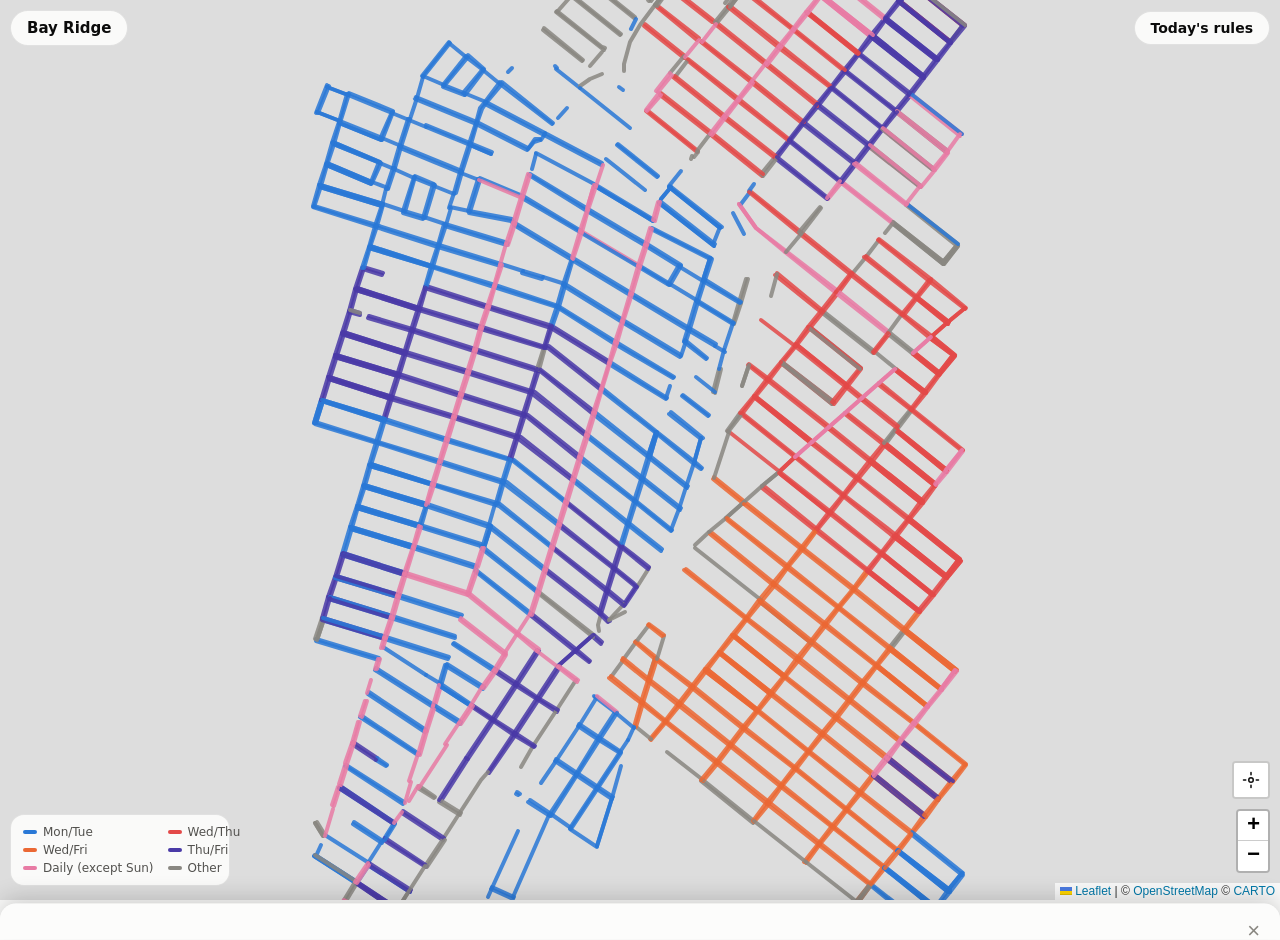
==== app/index.html @ c941e40f "Initial commit: NYC alternate-side parking map (Bay Ridge) Data pipeline pulls DOT sign inventory + " ====
<!doctype html>
<html lang="en">
<head>
<meta charset="utf-8">
<meta name="viewport" content="width=device-width, initial-scale=1, maximum-scale=1, user-scalable=no, viewport-fit=cover">
<title>NYC Parking Map</title>
<meta name="theme-color" content="#0b0b0b">
<meta name="apple-mobile-web-app-capable" content="yes">
<meta name="apple-mobile-web-app-status-bar-style" content="black-translucent">
<meta name="apple-mobile-web-app-title" content="Parking Map">
<link rel="manifest" href="manifest.json">
<link rel="apple-touch-icon" href="icons/icon-192.png">
<link rel="stylesheet" href="vendor/leaflet/leaflet.css">
<link rel="stylesheet" href="style.css">
</head>
<body>
  <div id="map"></div>

  <div id="top-bar">
    <div id="area-name">Bay Ridge</div>
    <button id="today-toggle" class="pill" aria-pressed="false">Today's rules</button>
  </div>

  <div id="legend"></div>

  <div id="status-toast" class="hidden"></div>

  <div id="detail-sheet" class="hidden">
    <button id="detail-close" aria-label="Close">&times;</button>
    <div id="detail-content"></div>
  </div>

  <script src="vendor/leaflet/leaflet.js"></script>
  <script src="app.js"></script>
</body>
</html>
---- app/vendor/leaflet/leaflet.css ----
/* required styles */

.leaflet-pane,
.leaflet-tile,
.leaflet-marker-icon,
.leaflet-marker-shadow,
.leaflet-tile-container,
.leaflet-pane > svg,
.leaflet-pane > canvas,
.leaflet-zoom-box,
.leaflet-image-layer,
.leaflet-layer {
	position: absolute;
	left: 0;
	top: 0;
	}
.leaflet-container {
	overflow: hidden;
	}
.leaflet-tile,
.leaflet-marker-icon,
.leaflet-marker-shadow {
	-webkit-user-select: none;
	   -moz-user-select: none;
	        user-select: none;
	  -webkit-user-drag: none;
	}
/* Prevents IE11 from highlighting tiles in blue */
.leaflet-tile::selection {
	background: transparent;
}
/* Safari renders non-retina tile on retina better with this, but Chrome is worse */
.leaflet-safari .leaflet-tile {
	image-rendering: -webkit-optimize-contrast;
	}
/* hack that prevents hw layers "stretching" when loading new tiles */
.leaflet-safari .leaflet-tile-container {
	width: 1600px;
	height: 1600px;
	-webkit-transform-origin: 0 0;
	}
.leaflet-marker-icon,
.leaflet-marker-shadow {
	display: block;
	}
/* .leaflet-container svg: reset svg max-width decleration shipped in Joomla! (joomla.org) 3.x */
/* .leaflet-container img: map is broken in FF if you have max-width: 100% on tiles */
.leaflet-container .leaflet-overlay-pane svg {
	max-width: none !important;
	max-height: none !important;
	}
.leaflet-container .leaflet-marker-pane img,
.leaflet-container .leaflet-shadow-pane img,
.leaflet-container .leaflet-tile-pane img,
.leaflet-container img.leaflet-image-layer,
.leaflet-container .leaflet-tile {
	max-width: none !important;
	max-height: none !important;
	width: auto;
	padding: 0;
	}

.leaflet-container img.leaflet-tile {
	/* See: https://bugs.chromium.org/p/chromium/issues/detail?id=600120 */
	mix-blend-mode: plus-lighter;
}

.leaflet-container.leaflet-touch-zoom {
	-ms-touch-action: pan-x pan-y;
	touch-action: pan-x pan-y;
	}
.leaflet-container.leaflet-touch-drag {
	-ms-touch-action: pinch-zoom;
	/* Fallback for FF which doesn't support pinch-zoom */
	touch-action: none;
	touch-action: pinch-zoom;
}
.leaflet-container.leaflet-touch-drag.leaflet-touch-zoom {
	-ms-touch-action: none;
	touch-action: none;
}
.leaflet-container {
	-webkit-tap-highlight-color: transparent;
}
.leaflet-container a {
	-webkit-tap-highlight-color: rgba(51, 181, 229, 0.4);
}
.leaflet-tile {
	filter: inherit;
	visibility: hidden;
	}
.leaflet-tile-loaded {
	visibility: inherit;
	}
.leaflet-zoom-box {
	width: 0;
	height: 0;
	-moz-box-sizing: border-box;
	     box-sizing: border-box;
	z-index: 800;
	}
/* workaround for https://bugzilla.mozilla.org/show_bug.cgi?id=888319 */
.leaflet-overlay-pane svg {
	-moz-user-select: none;
	}

.leaflet-pane         { z-index: 400; }

.leaflet-tile-pane    { z-index: 200; }
.leaflet-overlay-pane { z-index: 400; }
.leaflet-shadow-pane  { z-index: 500; }
.leaflet-marker-pane  { z-index: 600; }
.leaflet-tooltip-pane   { z-index: 650; }
.leaflet-popup-pane   { z-index: 700; }

.leaflet-map-pane canvas { z-index: 100; }
.leaflet-map-pane svg    { z-index: 200; }

.leaflet-vml-shape {
	width: 1px;
	height: 1px;
	}
.lvml {
	behavior: url(#default#VML);
	display: inline-block;
	position: absolute;
	}


/* control positioning */

.leaflet-control {
	position: relative;
	z-index: 800;
	pointer-events: visiblePainted; /* IE 9-10 doesn't have auto */
	pointer-events: auto;
	}
.leaflet-top,
.leaflet-bottom {
	position: absolute;
	z-index: 1000;
	pointer-events: none;
	}
.leaflet-top {
	top: 0;
	}
.leaflet-right {
	right: 0;
	}
.leaflet-bottom {
	bottom: 0;
	}
.leaflet-left {
	left: 0;
	}
.leaflet-control {
	float: left;
	clear: both;
	}
.leaflet-right .leaflet-control {
	float: right;
	}
.leaflet-top .leaflet-control {
	margin-top: 10px;
	}
.leaflet-bottom .leaflet-control {
	margin-bottom: 10px;
	}
.leaflet-left .leaflet-control {
	margin-left: 10px;
	}
.leaflet-right .leaflet-control {
	margin-right: 10px;
	}


/* zoom and fade animations */

.leaflet-fade-anim .leaflet-popup {
	opacity: 0;
	-webkit-transition: opacity 0.2s linear;
	   -moz-transition: opacity 0.2s linear;
	        transition: opacity 0.2s linear;
	}
.leaflet-fade-anim .leaflet-map-pane .leaflet-popup {
	opacity: 1;
	}
.leaflet-zoom-animated {
	-webkit-transform-origin: 0 0;
	    -ms-transform-origin: 0 0;
	        transform-origin: 0 0;
	}
svg.leaflet-zoom-animated {
	will-change: transform;
}

.leaflet-zoom-anim .leaflet-zoom-animated {
	-webkit-transition: -webkit-transform 0.25s cubic-bezier(0,0,0.25,1);
	   -moz-transition:    -moz-transform 0.25s cubic-bezier(0,0,0.25,1);
	        transition:         transform 0.25s cubic-bezier(0,0,0.25,1);
	}
.leaflet-zoom-anim .leaflet-tile,
.leaflet-pan-anim .leaflet-tile {
	-webkit-transition: none;
	   -moz-transition: none;
	        transition: none;
	}

.leaflet-zoom-anim .leaflet-zoom-hide {
	visibility: hidden;
	}


/* cursors */

.leaflet-interactive {
	cursor: pointer;
	}
.leaflet-grab {
	cursor: -webkit-grab;
	cursor:    -moz-grab;
	cursor:         grab;
	}
.leaflet-crosshair,
.leaflet-crosshair .leaflet-interactive {
	cursor: crosshair;
	}
.leaflet-popup-pane,
.leaflet-control {
	cursor: auto;
	}
.leaflet-dragging .leaflet-grab,
.leaflet-dragging .leaflet-grab .leaflet-interactive,
.leaflet-dragging .leaflet-marker-draggable {
	cursor: move;
	cursor: -webkit-grabbing;
	cursor:    -moz-grabbing;
	cursor:         grabbing;
	}

/* marker & overlays interactivity */
.leaflet-marker-icon,
.leaflet-marker-shadow,
.leaflet-image-layer,
.leaflet-pane > svg path,
.leaflet-tile-container {
	pointer-events: none;
	}

.leaflet-marker-icon.leaflet-interactive,
.leaflet-image-layer.leaflet-interactive,
.leaflet-pane > svg path.leaflet-interactive,
svg.leaflet-image-layer.leaflet-interactive path {
	pointer-events: visiblePainted; /* IE 9-10 doesn't have auto */
	pointer-events: auto;
	}

/* visual tweaks */

.leaflet-container {
	background: #ddd;
	outline-offset: 1px;
	}
.leaflet-container a {
	color: #0078A8;
	}
.leaflet-zoom-box {
	border: 2px dotted #38f;
	background: rgba(255,255,255,0.5);
	}


/* general typography */
.leaflet-container {
	font-family: "Helvetica Neue", Arial, Helvetica, sans-serif;
	font-size: 12px;
	font-size: 0.75rem;
	line-height: 1.5;
	}


/* general toolbar styles */

.leaflet-bar {
	box-shadow: 0 1px 5px rgba(0,0,0,0.65);
	border-radius: 4px;
	}
.leaflet-bar a {
	background-color: #fff;
	border-bottom: 1px solid #ccc;
	width: 26px;
	height: 26px;
	line-height: 26px;
	display: block;
	text-align: center;
	text-decoration: none;
	color: black;
	}
.leaflet-bar a,
.leaflet-control-layers-toggle {
	background-position: 50% 50%;
	background-repeat: no-repeat;
	display: block;
	}
.leaflet-bar a:hover,
.leaflet-bar a:focus {
	background-color: #f4f4f4;
	}
.leaflet-bar a:first-child {
	border-top-left-radius: 4px;
	border-top-right-radius: 4px;
	}
.leaflet-bar a:last-child {
	border-bottom-left-radius: 4px;
	border-bottom-right-radius: 4px;
	border-bottom: none;
	}
.leaflet-bar a.leaflet-disabled {
	cursor: default;
	background-color: #f4f4f4;
	color: #bbb;
	}

.leaflet-touch .leaflet-bar a {
	width: 30px;
	height: 30px;
	line-height: 30px;
	}
.leaflet-touch .leaflet-bar a:first-child {
	border-top-left-radius: 2px;
	border-top-right-radius: 2px;
	}
.leaflet-touch .leaflet-bar a:last-child {
	border-bottom-left-radius: 2px;
	border-bottom-right-radius: 2px;
	}

/* zoom control */

.leaflet-control-zoom-in,
.leaflet-control-zoom-out {
	font: bold 18px 'Lucida Console', Monaco, monospace;
	text-indent: 1px;
	}

.leaflet-touch .leaflet-control-zoom-in, .leaflet-touch .leaflet-control-zoom-out  {
	font-size: 22px;
	}


/* layers control */

.leaflet-control-layers {
	box-shadow: 0 1px 5px rgba(0,0,0,0.4);
	background: #fff;
	border-radius: 5px;
	}
.leaflet-control-layers-toggle {
	background-image: url(images/layers.png);
	width: 36px;
	height: 36px;
	}
.leaflet-retina .leaflet-control-layers-toggle {
	background-image: url(images/layers-2x.png);
	background-size: 26px 26px;
	}
.leaflet-touch .leaflet-control-layers-toggle {
	width: 44px;
	height: 44px;
	}
.leaflet-control-layers .leaflet-control-layers-list,
.leaflet-control-layers-expanded .leaflet-control-layers-toggle {
	display: none;
	}
.leaflet-control-layers-expanded .leaflet-control-layers-list {
	display: block;
	position: relative;
	}
.leaflet-control-layers-expanded {
	padding: 6px 10px 6px 6px;
	color: #333;
	background: #fff;
	}
.leaflet-control-layers-scrollbar {
	overflow-y: scroll;
	overflow-x: hidden;
	padding-right: 5px;
	}
.leaflet-control-layers-selector {
	margin-top: 2px;
	position: relative;
	top: 1px;
	}
.leaflet-control-layers label {
	display: block;
	font-size: 13px;
	font-size: 1.08333em;
	}
.leaflet-control-layers-separator {
	height: 0;
	border-top: 1px solid #ddd;
	margin: 5px -10px 5px -6px;
	}

/* Default icon URLs */
.leaflet-default-icon-path { /* used only in path-guessing heuristic, see L.Icon.Default */
	background-image: url(images/marker-icon.png);
	}


/* attribution and scale controls */

.leaflet-container .leaflet-control-attribution {
	background: #fff;
	background: rgba(255, 255, 255, 0.8);
	margin: 0;
	}
.leaflet-control-attribution,
.leaflet-control-scale-line {
	padding: 0 5px;
	color: #333;
	line-height: 1.4;
	}
.leaflet-control-attribution a {
	text-decoration: none;
	}
.leaflet-control-attribution a:hover,
.leaflet-control-attribution a:focus {
	text-decoration: underline;
	}
.leaflet-attribution-flag {
	display: inline !important;
	vertical-align: baseline !important;
	width: 1em;
	height: 0.6669em;
	}
.leaflet-left .leaflet-control-scale {
	margin-left: 5px;
	}
.leaflet-bottom .leaflet-control-scale {
	margin-bottom: 5px;
	}
.leaflet-control-scale-line {
	border: 2px solid #777;
	border-top: none;
	line-height: 1.1;
	padding: 2px 5px 1px;
	white-space: nowrap;
	-moz-box-sizing: border-box;
	     box-sizing: border-box;
	background: rgba(255, 255, 255, 0.8);
	text-shadow: 1px 1px #fff;
	}
.leaflet-control-scale-line:not(:first-child) {
	border-top: 2px solid #777;
	border-bottom: none;
	margin-top: -2px;
	}
.leaflet-control-scale-line:not(:first-child):not(:last-child) {
	border-bottom: 2px solid #777;
	}

.leaflet-touch .leaflet-control-attribution,
.leaflet-touch .leaflet-control-layers,
.leaflet-touch .leaflet-bar {
	box-shadow: none;
	}
.leaflet-touch .leaflet-control-layers,
.leaflet-touch .leaflet-bar {
	border: 2px solid rgba(0,0,0,0.2);
	background-clip: padding-box;
	}


/* popup */

.leaflet-popup {
	position: absolute;
	text-align: center;
	margin-bottom: 20px;
	}
.leaflet-popup-content-wrapper {
	padding: 1px;
	text-align: left;
	border-radius: 12px;
	}
.leaflet-popup-content {
	margin: 13px 24px 13px 20px;
	line-height: 1.3;
	font-size: 13px;
	font-size: 1.08333em;
	min-height: 1px;
	}
.leaflet-popup-content p {
	margin: 17px 0;
	margin: 1.3em 0;
	}
.leaflet-popup-tip-container {
	width: 40px;
	height: 20px;
	position: absolute;
	left: 50%;
	margin-top: -1px;
	margin-left: -20px;
	overflow: hidden;
	pointer-events: none;
	}
.leaflet-popup-tip {
	width: 17px;
	height: 17px;
	padding: 1px;

	margin: -10px auto 0;
	pointer-events: auto;

	-webkit-transform: rotate(45deg);
	   -moz-transform: rotate(45deg);
	    -ms-transform: rotate(45deg);
	        transform: rotate(45deg);
	}
.leaflet-popup-content-wrapper,
.leaflet-popup-tip {
	background: white;
	color: #333;
	box-shadow: 0 3px 14px rgba(0,0,0,0.4);
	}
.leaflet-container a.leaflet-popup-close-button {
	position: absolute;
	top: 0;
	right: 0;
	border: none;
	text-align: center;
	width: 24px;
	height: 24px;
	font: 16px/24px Tahoma, Verdana, sans-serif;
	color: #757575;
	text-decoration: none;
	background: transparent;
	}
.leaflet-container a.leaflet-popup-close-button:hover,
.leaflet-container a.leaflet-popup-close-button:focus {
	color: #585858;
	}
.leaflet-popup-scrolled {
	overflow: auto;
	}

.leaflet-oldie .leaflet-popup-content-wrapper {
	-ms-zoom: 1;
	}
.leaflet-oldie .leaflet-popup-tip {
	width: 24px;
	margin: 0 auto;

	-ms-filter: "progid:DXImageTransform.Microsoft.Matrix(M11=0.70710678, M12=0.70710678, M21=-0.70710678, M22=0.70710678)";
	filter: progid:DXImageTransform.Microsoft.Matrix(M11=0.70710678, M12=0.70710678, M21=-0.70710678, M22=0.70710678);
	}

.leaflet-oldie .leaflet-control-zoom,
.leaflet-oldie .leaflet-control-layers,
.leaflet-oldie .leaflet-popup-content-wrapper,
.leaflet-oldie .leaflet-popup-tip {
	border: 1px solid #999;
	}


/* div icon */

.leaflet-div-icon {
	background: #fff;
	border: 1px solid #666;
	}


/* Tooltip */
/* Base styles for the element that has a tooltip */
.leaflet-tooltip {
	position: absolute;
	padding: 6px;
	background-color: #fff;
	border: 1px solid #fff;
	border-radius: 3px;
	color: #222;
	white-space: nowrap;
	-webkit-user-select: none;
	-moz-user-select: none;
	-ms-user-select: none;
	user-select: none;
	pointer-events: none;
	box-shadow: 0 1px 3px rgba(0,0,0,0.4);
	}
.leaflet-tooltip.leaflet-interactive {
	cursor: pointer;
	pointer-events: auto;
	}
.leaflet-tooltip-top:before,
.leaflet-tooltip-bottom:before,
.leaflet-tooltip-left:before,
.leaflet-tooltip-right:before {
	position: absolute;
	pointer-events: none;
	border: 6px solid transparent;
	background: transparent;
	content: "";
	}

/* Directions */

.leaflet-tooltip-bottom {
	margin-top: 6px;
}
.leaflet-tooltip-top {
	margin-top: -6px;
}
.leaflet-tooltip-bottom:before,
.leaflet-tooltip-top:before {
	left: 50%;
	margin-left: -6px;
	}
.leaflet-tooltip-top:before {
	bottom: 0;
	margin-bottom: -12px;
	border-top-color: #fff;
	}
.leaflet-tooltip-bottom:before {
	top: 0;
	margin-top: -12px;
	margin-left: -6px;
	border-bottom-color: #fff;
	}
.leaflet-tooltip-left {
	margin-left: -6px;
}
.leaflet-tooltip-right {
	margin-left: 6px;
}
.leaflet-tooltip-left:before,
.leaflet-tooltip-right:before {
	top: 50%;
	margin-top: -6px;
	}
.leaflet-tooltip-left:before {
	right: 0;
	margin-right: -12px;
	border-left-color: #fff;
	}
.leaflet-tooltip-right:before {
	left: 0;
	margin-left: -12px;
	border-right-color: #fff;
	}

/* Printing */

@media print {
	/* Prevent printers from removing background-images of controls. */
	.leaflet-control {
		-webkit-print-color-adjust: exact;
		print-color-adjust: exact;
		}
	}
---- app/style.css ----
:root {
  --surface: #fcfcfb;
  --ink: #0b0b0b;
  --ink-secondary: #52514e;
  --ink-muted: #898781;
  --border: rgba(11, 11, 11, 0.10);
  --pill-bg: rgba(252, 252, 251, 0.92);
  --sheet-bg: #fcfcfb;
}
@media (prefers-color-scheme: dark) {
  :root {
    --surface: #1a1a19;
    --ink: #ffffff;
    --ink-secondary: #c3c2b7;
    --ink-muted: #898781;
    --border: rgba(255, 255, 255, 0.10);
    --pill-bg: rgba(26, 26, 25, 0.92);
    --sheet-bg: #1a1a19;
  }
}

* { box-sizing: border-box; -webkit-tap-highlight-color: transparent; }

html, body {
  margin: 0;
  height: 100%;
  font-family: system-ui, -apple-system, "Segoe UI", sans-serif;
  color: var(--ink);
  background: var(--surface);
  overscroll-behavior: none;
}

#map {
  position: absolute;
  inset: 0;
}

#top-bar {
  position: absolute;
  top: calc(env(safe-area-inset-top, 0px) + 10px);
  left: 10px;
  right: 10px;
  z-index: 1000;
  display: flex;
  align-items: center;
  justify-content: space-between;
  gap: 8px;
  pointer-events: none;
}

#area-name {
  pointer-events: auto;
  background: var(--pill-bg);
  backdrop-filter: blur(10px);
  -webkit-backdrop-filter: blur(10px);
  border: 1px solid var(--border);
  border-radius: 999px;
  padding: 8px 16px;
  font-size: 15px;
  font-weight: 600;
}

.pill {
  pointer-events: auto;
  background: var(--pill-bg);
  backdrop-filter: blur(10px);
  -webkit-backdrop-filter: blur(10px);
  border: 1px solid var(--border);
  border-radius: 999px;
  padding: 8px 16px;
  font-size: 14px;
  font-weight: 600;
  color: var(--ink);
  font-family: inherit;
}

.pill[aria-pressed="true"] {
  background: #2a78d6;
  color: #fff;
  border-color: transparent;
}

#legend {
  position: absolute;
  left: 10px;
  bottom: calc(env(safe-area-inset-bottom, 0px) + 14px);
  z-index: 1000;
  background: var(--pill-bg);
  backdrop-filter: blur(10px);
  -webkit-backdrop-filter: blur(10px);
  border: 1px solid var(--border);
  border-radius: 14px;
  padding: 10px 12px;
  font-size: 12px;
  display: grid;
  grid-template-columns: repeat(2, auto);
  gap: 4px 14px;
  max-width: 220px;
}

.legend-item {
  display: flex;
  align-items: center;
  gap: 6px;
  white-space: nowrap;
}

.legend-swatch {
  width: 14px;
  height: 4px;
  border-radius: 2px;
  flex: none;
}

.legend-label {
  color: var(--ink-secondary);
}

#detail-sheet {
  position: absolute;
  left: 0;
  right: 0;
  bottom: 0;
  z-index: 2000;
  background: var(--sheet-bg);
  border-top-left-radius: 16px;
  border-top-right-radius: 16px;
  box-shadow: 0 -4px 24px rgba(0,0,0,0.2);
  padding: 16px 20px calc(env(safe-area-inset-bottom, 0px) + 20px);
  transform: translateY(0);
  transition: transform 0.2s ease;
  max-height: 45vh;
  overflow-y: auto;
}

#detail-sheet.hidden {
  transform: translateY(110%);
  pointer-events: none;
}

#detail-close {
  position: absolute;
  top: 10px;
  right: 14px;
  border: none;
  background: none;
  font-size: 22px;
  color: var(--ink-muted);
  line-height: 1;
  padding: 6px;
}

#detail-content h2 {
  margin: 0 0 2px;
  font-size: 18px;
}

#detail-content .cross-streets {
  color: var(--ink-secondary);
  font-size: 13px;
  margin: 0 0 12px;
}

#detail-content .schedule-row {
  display: flex;
  align-items: center;
  gap: 10px;
  padding: 8px 0;
  border-top: 1px solid var(--border);
  font-size: 15px;
}

#detail-content .schedule-row:first-of-type {
  border-top: none;
}

#detail-content .dot {
  width: 10px;
  height: 10px;
  border-radius: 50%;
  flex: none;
}

.leaflet-popup-content-wrapper,
.leaflet-popup-tip {
  background: var(--sheet-bg);
  color: var(--ink);
}

.locate-control {
  background: var(--pill-bg) !important;
  backdrop-filter: blur(10px);
  -webkit-backdrop-filter: blur(10px);
}

.locate-button {
  width: 34px !important;
  height: 34px !important;
  display: flex !important;
  align-items: center;
  justify-content: center;
  color: var(--ink) !important;
}

.locate-button.active {
  color: #2a78d6 !important;
}

.locate-button svg {
  width: 18px;
  height: 18px;
}

#status-toast {
  position: absolute;
  left: 50%;
  top: calc(env(safe-area-inset-top, 0px) + 60px);
  transform: translateX(-50%);
  z-index: 1500;
  background: var(--pill-bg);
  backdrop-filter: blur(10px);
  -webkit-backdrop-filter: blur(10px);
  border: 1px solid var(--border);
  border-radius: 999px;
  padding: 8px 16px;
  font-size: 13px;
  max-width: 80vw;
  text-align: center;
  transition: opacity 0.2s ease;
}

#status-toast.hidden {
  opacity: 0;
  pointer-events: none;
}

.user-dot-icon {
  background: none;
  border: none;
}

.user-dot-wrap {
  position: relative;
  width: 36px;
  height: 36px;
  transform-origin: 50% 50%;
}

.user-dot-pulse {
  position: absolute;
  left: 50%;
  top: 50%;
  width: 16px;
  height: 16px;
  margin: -8px 0 0 -8px;
  border-radius: 50%;
  background: rgba(42, 120, 214, 0.35);
  animation: user-pulse 2s infinite;
}

.user-dot {
  position: absolute;
  left: 50%;
  top: 50%;
  width: 15px;
  height: 15px;
  margin: -7.5px 0 0 -7.5px;
  border-radius: 50%;
  background: #2a78d6;
  border: 3px solid #fff;
  box-shadow: 0 0 4px rgba(0, 0, 0, 0.35);
}

.user-heading {
  position: absolute;
  left: 50%;
  top: 0;
  width: 0;
  height: 0;
  margin-left: -7px;
  border-left: 7px solid transparent;
  border-right: 7px solid transparent;
  border-bottom: 12px solid #2a78d6;
  opacity: 0;
  transition: opacity 0.2s ease;
}

.user-heading.visible {
  opacity: 1;
}

@keyframes user-pulse {
  0% { transform: scale(1); opacity: 0.7; }
  70% { transform: scale(2.6); opacity: 0; }
  100% { transform: scale(2.6); opacity: 0; }
}
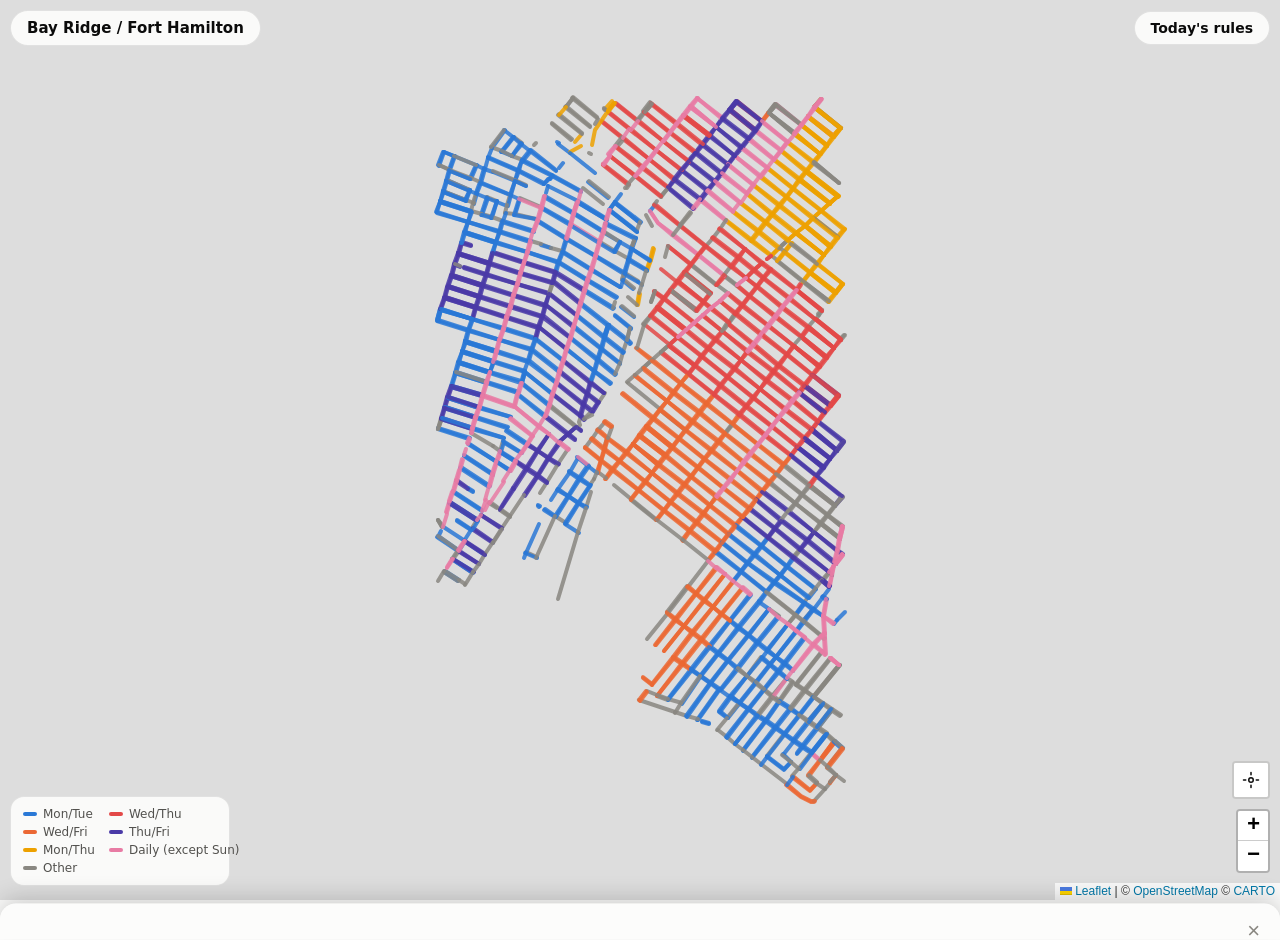
==== commit 17776446: "Extend coverage to Fort Hamilton; add Mon/Thu zone and fit-to-bounds Bbox now reaches south to the V" ====
--- a/app/index.html
+++ b/app/index.html
@@ -17,7 +17,7 @@
   <div id="map"></div>
 
   <div id="top-bar">
-    <div id="area-name">Bay Ridge</div>
+    <div id="area-name">Bay Ridge / Fort Hamilton</div>
     <button id="today-toggle" class="pill" aria-pressed="false">Today's rules</button>
   </div>
 
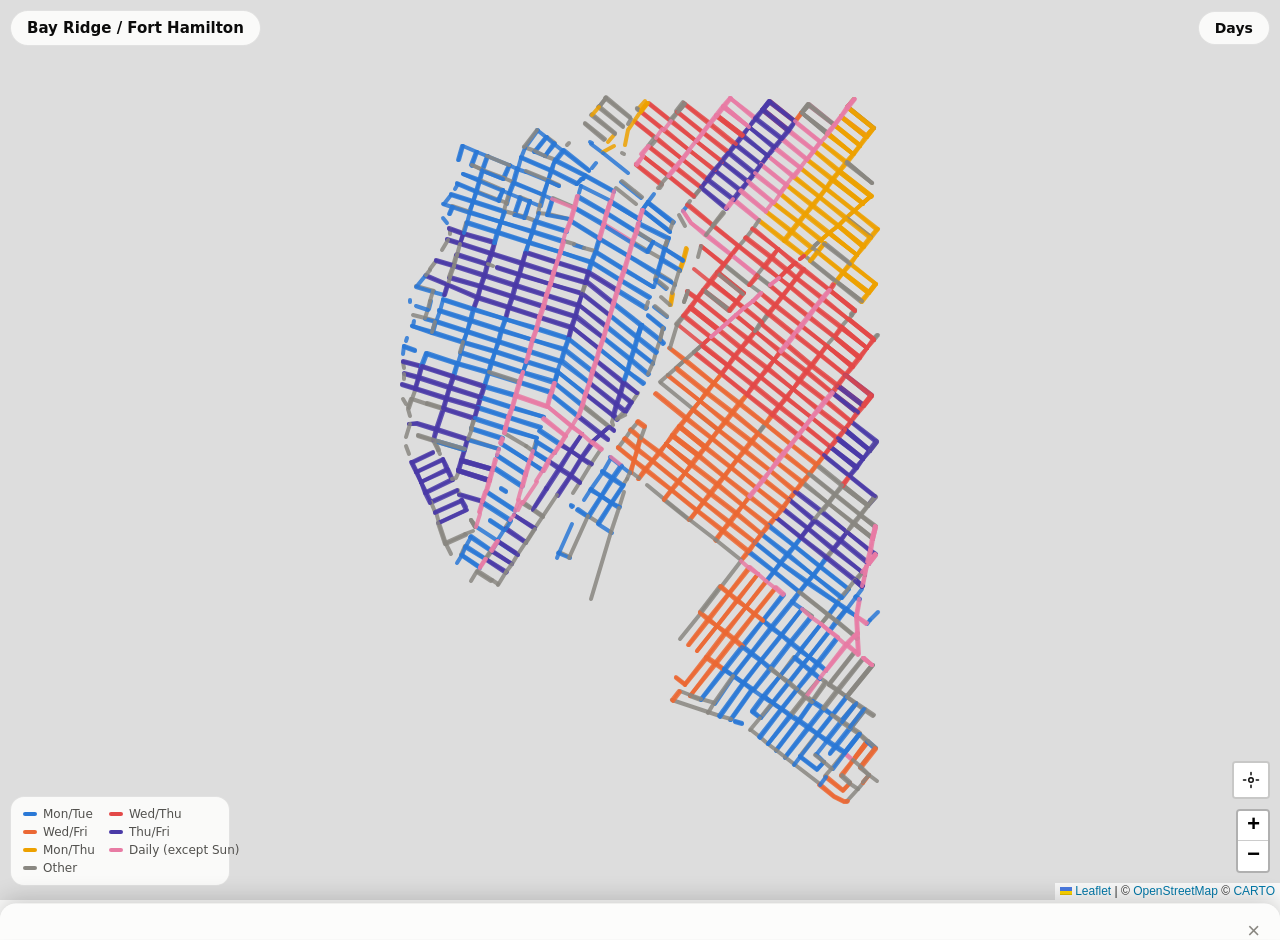
==== commit 7127af96: "Replace single Today toggle with multi-select day filter Adds a "Days" panel with individual Mon-Sat" ====
--- a/app/index.html
+++ b/app/index.html
@@ -18,7 +18,22 @@
 
   <div id="top-bar">
     <div id="area-name">Bay Ridge / Fort Hamilton</div>
-    <button id="today-toggle" class="pill" aria-pressed="false">Today's rules</button>
+    <button id="day-filter-toggle" class="pill" aria-pressed="false" aria-expanded="false">Days</button>
+  </div>
+
+  <div id="day-filter-panel" class="hidden">
+    <div id="day-chips">
+      <button class="day-chip" data-day="MON">Mon</button>
+      <button class="day-chip" data-day="TUE">Tue</button>
+      <button class="day-chip" data-day="WED">Wed</button>
+      <button class="day-chip" data-day="THU">Thu</button>
+      <button class="day-chip" data-day="FRI">Fri</button>
+      <button class="day-chip" data-day="SAT">Sat</button>
+    </div>
+    <div id="day-filter-actions">
+      <button id="day-filter-today" class="text-button">Today</button>
+      <button id="day-filter-clear" class="text-button">Clear</button>
+    </div>
   </div>
 
   <div id="legend"></div>
--- a/app/style.css
+++ b/app/style.css
@@ -78,6 +78,65 @@
   background: #2a78d6;
   color: #fff;
   border-color: transparent;
+}
+
+#day-filter-panel {
+  position: absolute;
+  top: calc(env(safe-area-inset-top, 0px) + 58px);
+  right: 10px;
+  z-index: 1000;
+  background: var(--pill-bg);
+  backdrop-filter: blur(10px);
+  -webkit-backdrop-filter: blur(10px);
+  border: 1px solid var(--border);
+  border-radius: 16px;
+  padding: 12px;
+  box-shadow: 0 4px 16px rgba(0, 0, 0, 0.15);
+}
+
+#day-filter-panel.hidden {
+  display: none;
+}
+
+#day-chips {
+  display: grid;
+  grid-template-columns: repeat(3, 1fr);
+  gap: 6px;
+}
+
+.day-chip {
+  font-family: inherit;
+  font-size: 13px;
+  font-weight: 600;
+  color: var(--ink);
+  background: transparent;
+  border: 1.5px solid var(--border);
+  border-radius: 10px;
+  padding: 8px 14px;
+}
+
+.day-chip.selected {
+  background: #2a78d6;
+  border-color: #2a78d6;
+  color: #fff;
+}
+
+#day-filter-actions {
+  display: flex;
+  justify-content: space-between;
+  margin-top: 10px;
+  padding-top: 8px;
+  border-top: 1px solid var(--border);
+}
+
+.text-button {
+  font-family: inherit;
+  font-size: 13px;
+  font-weight: 600;
+  color: #2a78d6;
+  background: none;
+  border: none;
+  padding: 4px 6px;
 }
 
 #legend {
